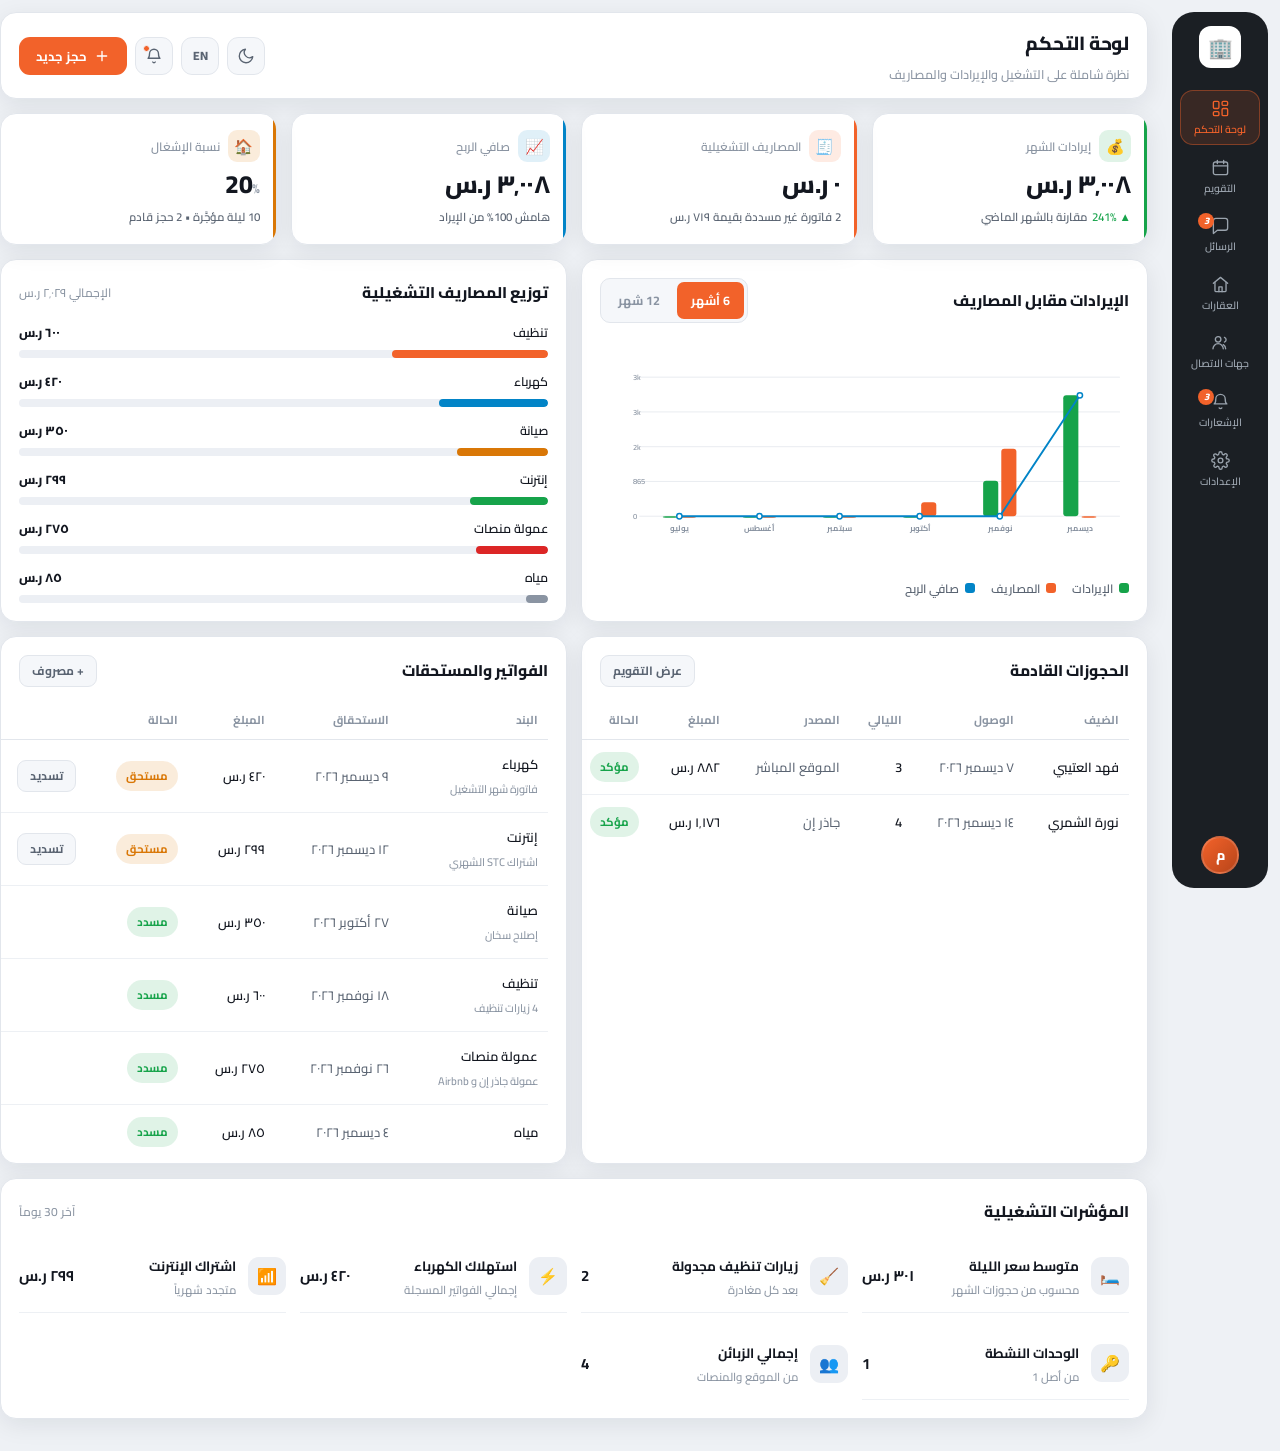
==== admin.html @ 1e4813f0 "إضافة لوحة تحكم عربية لإدارة العقارات (RTL بقائمة يمين) الأقسام السبعة: - لوحة التحكم: مؤشرات الإيرا" ====
<!DOCTYPE html>
<html lang="ar" dir="rtl" data-theme="light">
<head>
    <meta charset="UTF-8">
    <meta name="viewport" content="width=device-width, initial-scale=1.0">
    <meta name="robots" content="noindex, nofollow">
    <meta name="theme-color" content="#f2622a">
    <title>لوحة التحكم | إدارة العقارات</title>

    <link rel="preconnect" href="https://fonts.googleapis.com">
    <link rel="preconnect" href="https://fonts.gstatic.com" crossorigin>
    <link href="https://fonts.googleapis.com/css2?family=Cairo:wght@400;500;600;700;800;900&display=swap" rel="stylesheet">

    <link rel="stylesheet" href="assets/css/admin.css">
</head>
<body>

<div class="app">

    <!-- ================= الشريط الجانبي (يمين في RTL) ================= -->
    <aside class="rail">
        <div class="rail-logo">🏢</div>

        <nav class="rail-nav" id="rail-nav">
            <button class="rail-btn active" data-view="dashboard">
                <svg viewBox="0 0 24 24" fill="none" stroke="currentColor" stroke-linecap="round" stroke-linejoin="round"><rect x="3" y="3" width="7" height="9" rx="1.5"/><rect x="14" y="3" width="7" height="5" rx="1.5"/><rect x="14" y="12" width="7" height="9" rx="1.5"/><rect x="3" y="16" width="7" height="5" rx="1.5"/></svg>
                <span data-i18n="nav.dashboard">لوحة التحكم</span>
            </button>

            <button class="rail-btn" data-view="calendar">
                <svg viewBox="0 0 24 24" fill="none" stroke="currentColor" stroke-linecap="round" stroke-linejoin="round"><rect x="3" y="5" width="18" height="16" rx="2.5"/><path d="M3 10h18M8 3v4M16 3v4"/></svg>
                <span data-i18n="nav.calendar">التقويم</span>
            </button>

            <button class="rail-btn" data-view="messages">
                <svg viewBox="0 0 24 24" fill="none" stroke="currentColor" stroke-linecap="round" stroke-linejoin="round"><path d="M21 15a3 3 0 0 1-3 3H8l-5 4V6a3 3 0 0 1 3-3h12a3 3 0 0 1 3 3z"/></svg>
                <span data-i18n="nav.messages">الرسائل</span>
                <em class="rail-badge" id="badge-msg" hidden></em>
            </button>

            <button class="rail-btn" data-view="properties">
                <svg viewBox="0 0 24 24" fill="none" stroke="currentColor" stroke-linecap="round" stroke-linejoin="round"><path d="M3 10.5 12 3l9 7.5"/><path d="M5 9.5V20a1 1 0 0 0 1 1h12a1 1 0 0 0 1-1V9.5"/><path d="M10 21v-6h4v6"/></svg>
                <span data-i18n="nav.properties">العقارات</span>
            </button>

            <button class="rail-btn" data-view="contacts">
                <svg viewBox="0 0 24 24" fill="none" stroke="currentColor" stroke-linecap="round" stroke-linejoin="round"><circle cx="9" cy="8" r="3.5"/><path d="M2.5 20a6.5 6.5 0 0 1 13 0"/><path d="M17 5.5a3.2 3.2 0 0 1 0 6"/><path d="M18.5 20a6.3 6.3 0 0 0-3-5.3"/></svg>
                <span data-i18n="nav.contacts">جهات الاتصال</span>
            </button>

            <button class="rail-btn" data-view="notifications">
                <svg viewBox="0 0 24 24" fill="none" stroke="currentColor" stroke-linecap="round" stroke-linejoin="round"><path d="M18 9a6 6 0 1 0-12 0c0 5-2 6-2 6h16s-2-1-2-6"/><path d="M13.7 20a2 2 0 0 1-3.4 0"/></svg>
                <span data-i18n="nav.notifications">الإشعارات</span>
                <em class="rail-badge" id="badge-notif" hidden></em>
            </button>

            <button class="rail-btn" data-view="settings">
                <svg viewBox="0 0 24 24" fill="none" stroke="currentColor" stroke-linecap="round" stroke-linejoin="round"><circle cx="12" cy="12" r="3"/><path d="M19.4 15a1.6 1.6 0 0 0 .3 1.8l.1.1a2 2 0 1 1-2.8 2.8l-.1-.1a1.6 1.6 0 0 0-1.8-.3 1.6 1.6 0 0 0-1 1.5V21a2 2 0 1 1-4 0v-.1a1.6 1.6 0 0 0-1-1.5 1.6 1.6 0 0 0-1.8.3l-.1.1a2 2 0 1 1-2.8-2.8l.1-.1a1.6 1.6 0 0 0 .3-1.8 1.6 1.6 0 0 0-1.5-1H3a2 2 0 1 1 0-4h.1a1.6 1.6 0 0 0 1.5-1 1.6 1.6 0 0 0-.3-1.8l-.1-.1a2 2 0 1 1 2.8-2.8l.1.1a1.6 1.6 0 0 0 1.8.3H9a1.6 1.6 0 0 0 1-1.5V3a2 2 0 1 1 4 0v.1a1.6 1.6 0 0 0 1 1.5 1.6 1.6 0 0 0 1.8-.3l.1-.1a2 2 0 1 1 2.8 2.8l-.1.1a1.6 1.6 0 0 0-.3 1.8V9a1.6 1.6 0 0 0 1.5 1H21a2 2 0 1 1 0 4h-.1a1.6 1.6 0 0 0-1.5 1z"/></svg>
                <span data-i18n="nav.settings">الإعدادات</span>
            </button>
        </nav>

        <div class="rail-spacer"></div>
        <div class="rail-user" id="rail-user" title="محمد إبراهيم الربيش">م</div>
    </aside>

    <!-- ================= المحتوى ================= -->
    <main class="main">

        <!-- شريط علوي -->
        <header class="topbar">
            <div class="topbar-title">
                <h1 id="page-title">لوحة التحكم</h1>
                <p id="page-sub">نظرة شاملة على التشغيل والإيرادات والمصاريف</p>
            </div>

            <div class="topbar-actions">
                <button class="icon-btn" id="btn-theme" title="الوضع الداكن / الفاتح">
                    <svg id="icon-theme" viewBox="0 0 24 24" fill="none" stroke="currentColor" stroke-linecap="round" stroke-linejoin="round"><path d="M21 12.8A9 9 0 1 1 11.2 3a7 7 0 0 0 9.8 9.8"/></svg>
                </button>
                <button class="icon-btn" id="btn-lang" title="تغيير اللغة">
                    <span style="font-size:12px;font-weight:800" id="lang-label">EN</span>
                </button>
                <button class="icon-btn" id="btn-bell" title="الإشعارات">
                    <svg viewBox="0 0 24 24" fill="none" stroke="currentColor" stroke-linecap="round" stroke-linejoin="round"><path d="M18 9a6 6 0 1 0-12 0c0 5-2 6-2 6h16s-2-1-2-6"/><path d="M13.7 20a2 2 0 0 1-3.4 0"/></svg>
                    <span class="dot" id="bell-dot" hidden></span>
                </button>
                <button class="btn btn-primary" id="btn-new-booking">
                    <svg viewBox="0 0 24 24" fill="none" stroke="currentColor" stroke-linecap="round" stroke-linejoin="round"><path d="M12 5v14M5 12h14"/></svg>
                    <span data-i18n="action.newBooking">حجز جديد</span>
                </button>
            </div>
        </header>

        <!-- ============ 1) لوحة التحكم ============ -->
        <section class="view active" id="view-dashboard">
            <div class="grid grid-kpi" id="kpi-zone"></div>

            <div class="grid grid-2">
                <div class="card">
                    <div class="card-head">
                        <h2 data-i18n="dash.chartTitle">الإيرادات مقابل المصاريف</h2>
                        <div class="seg" id="chart-range">
                            <button data-months="6" class="active">6 أشهر</button>
                            <button data-months="12">12 شهر</button>
                        </div>
                    </div>
                    <div class="chart-wrap"><svg class="chart" id="chart-cashflow"></svg></div>
                    <div class="chart-legend" style="margin-top:10px">
                        <span><i style="background:var(--ok)"></i> الإيرادات</span>
                        <span><i style="background:var(--brand)"></i> المصاريف</span>
                        <span><i style="background:var(--info)"></i> صافي الربح</span>
                    </div>
                </div>

                <div class="card">
                    <div class="card-head">
                        <h2 data-i18n="dash.expenses">توزيع المصاريف التشغيلية</h2>
                        <span class="sub" id="exp-total-lbl"></span>
                    </div>
                    <div id="exp-breakdown"></div>
                </div>
            </div>

            <div class="grid grid-2">
                <div class="card">
                    <div class="card-head">
                        <h2 data-i18n="dash.upcoming">الحجوزات القادمة</h2>
                        <button class="btn btn-ghost btn-sm" data-goto="calendar">عرض التقويم</button>
                    </div>
                    <div class="table-wrap">
                        <table>
                            <thead><tr><th>الضيف</th><th>الوصول</th><th>الليالي</th><th>المصدر</th><th>المبلغ</th><th>الحالة</th></tr></thead>
                            <tbody id="tbl-upcoming"></tbody>
                        </table>
                    </div>
                </div>

                <div class="card">
                    <div class="card-head">
                        <h2 data-i18n="dash.bills">الفواتير والمستحقات</h2>
                        <button class="btn btn-ghost btn-sm" id="btn-add-expense">+ مصروف</button>
                    </div>
                    <div class="table-wrap">
                        <table>
                            <thead><tr><th>البند</th><th>الاستحقاق</th><th>المبلغ</th><th>الحالة</th><th></th></tr></thead>
                            <tbody id="tbl-bills"></tbody>
                        </table>
                    </div>
                </div>
            </div>

            <div class="card">
                <div class="card-head">
                    <h2 data-i18n="dash.ops">المؤشرات التشغيلية</h2>
                    <span class="sub">آخر 30 يوماً</span>
                </div>
                <div class="grid grid-3" id="ops-zone"></div>
            </div>
        </section>

        <!-- ============ 2) التقويم ============ -->
        <section class="view" id="view-calendar">
            <div class="card">
                <div class="cal-head">
                    <button class="icon-btn" id="cal-prev"><svg viewBox="0 0 24 24" fill="none" stroke="currentColor" stroke-linecap="round" stroke-linejoin="round"><path d="M9 6l6 6-6 6"/></svg></button>
                    <div class="cal-month" id="cal-month"></div>
                    <button class="icon-btn" id="cal-next"><svg viewBox="0 0 24 24" fill="none" stroke="currentColor" stroke-linecap="round" stroke-linejoin="round"><path d="M15 6l-6 6 6 6"/></svg></button>
                    <button class="btn btn-ghost btn-sm" id="cal-today">اليوم</button>
                    <div style="margin-inline-start:auto;display:flex;gap:8px;flex-wrap:wrap">
                        <button class="btn btn-ghost btn-sm" id="btn-ics-export">
                            <svg viewBox="0 0 24 24" fill="none" stroke="currentColor" stroke-linecap="round" stroke-linejoin="round"><path d="M12 3v12M8 11l4 4 4-4M4 21h16"/></svg>
                            تصدير iCal
                        </button>
                        <button class="btn btn-ghost btn-sm" id="btn-ics-import">
                            <svg viewBox="0 0 24 24" fill="none" stroke="currentColor" stroke-linecap="round" stroke-linejoin="round"><path d="M12 15V3M8 7l4-4 4 4M4 21h16"/></svg>
                            استيراد / مزامنة
                        </button>
                        <button class="btn btn-primary btn-sm" id="cal-add">+ حجز</button>
                    </div>
                </div>

                <div class="cal-grid" id="cal-dows"></div>
                <div class="cal-grid" id="cal-grid" style="margin-top:6px"></div>

                <div class="cal-legend">
                    <span><i style="background:var(--brand)"></i> حجز مباشر (من الموقع)</span>
                    <span><i style="background:var(--info)"></i> مزامَن من منصة خارجية</span>
                    <span><i style="background:var(--muted)"></i> محجوب / صيانة</span>
                    <span><i style="background:var(--surface-3);border:1px solid var(--line)"></i> متاح</span>
                </div>
            </div>

            <div class="grid grid-2">
                <div class="card">
                    <div class="card-head"><h2>روابط المزامنة (iCal)</h2><span class="sub">اربط جاذر إن و Airbnb</span></div>
                    <p style="font-size:12.5px;color:var(--text-dim);line-height:1.8;margin-bottom:12px">
                        انسخ رابط التصدير وألصقه في «تقويم المزامنة» بمنصة الحجز، والعكس: ألصق رابط المنصة هنا ليُقرأ تلقائياً عند كل تحديث.
                    </p>
                    <div id="sync-list"></div>
                    <button class="btn btn-ghost btn-sm" id="btn-add-sync" style="margin-top:12px">+ إضافة رابط منصة</button>
                </div>

                <div class="card">
                    <div class="card-head"><h2>حجوزات الشهر</h2><span class="sub" id="cal-month-count"></span></div>
                    <div id="cal-month-list"></div>
                </div>
            </div>
        </section>

        <!-- ============ 3) الرسائل ============ -->
        <section class="view" id="view-messages">
            <div class="card" style="padding:0;overflow:hidden">
                <div class="chat">
                    <div class="chat-list" id="chat-list"></div>
                    <div class="chat-panel" id="chat-panel">
                        <div class="chat-empty">اختر محادثة لعرضها</div>
                    </div>
                </div>
            </div>

            <div class="card">
                <div class="card-head">
                    <h2>قنوات الاستقبال</h2>
                    <span class="sub">الرسائل الواردة من الموقع والمنصات</span>
                </div>
                <div id="channels-zone"></div>
            </div>
        </section>

        <!-- ============ 4) العقارات ============ -->
        <section class="view" id="view-properties">
            <div class="card">
                <div class="card-head">
                    <h2>الوحدات العقارية</h2>
                    <span class="sub" id="prop-count"></span>
                    <button class="btn btn-primary btn-sm" id="btn-add-prop">+ إضافة وحدة</button>
                </div>
                <div class="grid grid-3" id="prop-grid"></div>
            </div>
        </section>

        <!-- ============ 5) جهات الاتصال ============ -->
        <section class="view" id="view-contacts">
            <div class="card">
                <div class="card-head">
                    <h2>جهات الاتصال</h2>
                    <span class="sub" id="contact-count"></span>
                    <input class="input" id="contact-search" placeholder="بحث بالاسم أو الجوال…" style="max-width:220px;height:34px">
                    <button class="btn btn-primary btn-sm" id="btn-add-contact">+ جهة اتصال</button>
                </div>
                <div class="table-wrap">
                    <table>
                        <thead><tr><th>الاسم</th><th>الجوال</th><th>المصدر</th><th>الحجوزات</th><th>إجمالي الإنفاق</th><th>آخر تواصل</th><th></th></tr></thead>
                        <tbody id="tbl-contacts"></tbody>
                    </table>
                </div>
            </div>
        </section>

        <!-- ============ 6) الإشعارات ============ -->
        <section class="view" id="view-notifications">
            <div class="card">
                <div class="card-head">
                    <h2>الإشعارات</h2>
                    <div class="seg" id="notif-filter">
                        <button data-f="all" class="active">الكل</button>
                        <button data-f="booking">حجوزات</button>
                        <button data-f="bill">فواتير</button>
                        <button data-f="message">رسائل</button>
                    </div>
                    <button class="btn btn-ghost btn-sm" id="btn-read-all">تعليم الكل كمقروء</button>
                </div>
                <div id="notif-list"></div>
            </div>
        </section>

        <!-- ============ 7) الإعدادات ============ -->
        <section class="view" id="view-settings">
            <div class="grid grid-2">
                <div class="card">
                    <div class="card-head"><h2>المظهر واللغة</h2></div>

                    <div class="switch">
                        <div class="switch-info"><h4>اللغة</h4><p>لغة واجهة لوحة التحكم</p></div>
                        <div class="seg" id="set-lang">
                            <button data-lang="ar">العربية</button>
                            <button data-lang="en">English</button>
                        </div>
                    </div>

                    <div class="switch">
                        <div class="switch-info"><h4>الوضع الداكن</h4><p>مريح للعين في الإضاءة المنخفضة</p></div>
                        <div class="toggle" id="set-theme"></div>
                    </div>

                    <div class="switch">
                        <div class="switch-info"><h4>العملة</h4><p>عملة عرض المبالغ</p></div>
                        <select class="input" id="set-currency" style="max-width:150px">
                            <option value="SAR">ريال سعودي</option>
                            <option value="USD">دولار أمريكي</option>
                            <option value="AED">درهم إماراتي</option>
                        </select>
                    </div>

                    <div class="switch">
                        <div class="switch-info"><h4>التقويم الهجري</h4><p>عرض التاريخ الهجري بجانب الميلادي</p></div>
                        <div class="toggle" id="set-hijri"></div>
                    </div>
                </div>

                <div class="card">
                    <div class="card-head"><h2>الإشعارات</h2></div>
                    <div class="switch">
                        <div class="switch-info"><h4>إشعار الحجز الجديد</h4><p>عند وصول حجز من الموقع أو المنصات</p></div>
                        <div class="toggle on" data-pref="notifBooking"></div>
                    </div>
                    <div class="switch">
                        <div class="switch-info"><h4>تذكير الفواتير</h4><p>الكهرباء والإنترنت والمياه قبل الاستحقاق</p></div>
                        <div class="toggle on" data-pref="notifBills"></div>
                    </div>
                    <div class="switch">
                        <div class="switch-info"><h4>رسائل الزبائن</h4><p>تنبيه فوري عند وصول رسالة جديدة</p></div>
                        <div class="toggle on" data-pref="notifMessages"></div>
                    </div>
                    <div class="switch">
                        <div class="switch-info"><h4>تذكير تسجيل المغادرة</h4><p>قبل موعد المغادرة بـ 3 ساعات</p></div>
                        <div class="toggle" data-pref="notifCheckout"></div>
                    </div>
                </div>
            </div>

            <div class="grid grid-2">
                <div class="card">
                    <div class="card-head"><h2>الربط والتكامل</h2></div>
                    <div class="switch">
                        <div class="switch-info"><h4>بوت واتساب الهجين</h4><p>رد آلي على الاستفسارات مع تحويل للمالك — قيد التجهيز</p></div>
                        <span class="tag tag-warn">قريباً</span>
                    </div>
                    <div class="switch">
                        <div class="switch-info"><h4>مزامنة iCal</h4><p>جاذر إن • Airbnb • تقويم جوجل</p></div>
                        <button class="btn btn-ghost btn-sm" data-goto="calendar">إدارة</button>
                    </div>
                    <div class="switch">
                        <div class="switch-info"><h4>نموذج الحجز في الموقع</h4><p>استقبال الحجوزات من صفحة الشقة مباشرة</p></div>
                        <span class="tag tag-ok">مفعّل</span>
                    </div>
                </div>

                <div class="card">
                    <div class="card-head"><h2>البيانات</h2></div>
                    <p style="font-size:12.5px;color:var(--text-dim);line-height:1.8;margin-bottom:14px">
                        تُحفظ البيانات محلياً في هذا المتصفح. صدّر نسخة احتياطية بانتظام أو استوردها على جهاز آخر.
                    </p>
                    <div style="display:flex;gap:8px;flex-wrap:wrap">
                        <button class="btn btn-ghost btn-sm" id="btn-export-data">تصدير نسخة (JSON)</button>
                        <button class="btn btn-ghost btn-sm" id="btn-import-data">استيراد نسخة</button>
                        <button class="btn btn-ghost btn-sm" id="btn-reset-data" style="color:var(--danger)">تصفير البيانات</button>
                    </div>
                </div>
            </div>
        </section>

    </main>
</div>

<!-- النوافذ المنبثقة والتنبيهات -->
<div class="modal-back" id="modal-back"><div class="modal" id="modal"></div></div>
<div class="toast-zone" id="toast-zone"></div>
<input type="file" id="file-input" accept=".json,.ics" hidden>

<script src="assets/js/admin.js"></script>
</body>
</html>
---- assets/css/admin.css ----
/* ==========================================================================
   لوحة تحكم إدارة العقارات — RTL
   القائمة الجانبية على اليمين • وضع داكن وفاتح
   ========================================================================== */

/* ---------- 1. المتغيرات والثيمات ---------- */
:root {
    --sidebar-w: 96px;
    --radius: 16px;
    --radius-sm: 10px;
    --radius-xs: 8px;
    --ease: 0.22s cubic-bezier(0.4, 0, 0.2, 1);

    --brand: #f2622a;
    --brand-soft: rgba(242, 98, 42, 0.13);
    --brand-line: rgba(242, 98, 42, 0.4);

    --ok: #16a34a;
    --ok-soft: rgba(22, 163, 74, 0.13);
    --warn: #d97706;
    --warn-soft: rgba(217, 119, 6, 0.14);
    --danger: #dc2626;
    --danger-soft: rgba(220, 38, 38, 0.12);
    --info: #0284c7;
    --info-soft: rgba(2, 132, 199, 0.12);
}

/* الوضع الفاتح (الافتراضي) */
html[data-theme="light"] {
    --bg: #eef1f5;
    --surface: #ffffff;
    --surface-2: #f5f7fa;
    --surface-3: #eceff4;
    --rail: #1b1f24;
    --rail-text: #9aa3ad;
    --rail-text-active: #ffffff;
    --line: #e2e6ec;
    --line-soft: #edf0f4;
    --text: #131720;
    --text-dim: #5a6472;
    --muted: #8a94a2;
    --shadow: 0 6px 24px rgba(15, 23, 42, 0.08);
    --shadow-lg: 0 18px 48px rgba(15, 23, 42, 0.16);
}

/* الوضع الداكن */
html[data-theme="dark"] {
    --bg: #0d1013;
    --surface: #161a1f;
    --surface-2: #1c2128;
    --surface-3: #232a32;
    --rail: #101418;
    --rail-text: #7d8794;
    --rail-text-active: #ffffff;
    --line: #262d36;
    --line-soft: #1e242b;
    --text: #e8ecf1;
    --text-dim: #9aa5b3;
    --muted: #6b7583;
    --shadow: 0 6px 24px rgba(0, 0, 0, 0.4);
    --shadow-lg: 0 18px 48px rgba(0, 0, 0, 0.55);
}

* { margin: 0; padding: 0; box-sizing: border-box; }

body {
    font-family: 'Cairo', -apple-system, BlinkMacSystemFont, sans-serif;
    background: var(--bg);
    color: var(--text);
    min-height: 100vh;
    -webkit-font-smoothing: antialiased;
    transition: background var(--ease), color var(--ease);
}

body.is-ltr { direction: ltr; }

::-webkit-scrollbar { width: 8px; height: 8px; }
::-webkit-scrollbar-track { background: transparent; }
::-webkit-scrollbar-thumb { background: var(--line); border-radius: 4px; }
::-webkit-scrollbar-thumb:hover { background: var(--muted); }

button, input, select, textarea { font-family: inherit; font-size: inherit; color: inherit; }
button { cursor: pointer; background: none; border: none; }
a { color: inherit; text-decoration: none; }

/* ---------- 2. الهيكل العام ---------- */
.app {
    display: flex;
    /* القائمة أولاً في DOM؛ في RTL تظهر يميناً تلقائياً */
    min-height: 100vh;
}

/* ---------- 3. الشريط الجانبي (يمين) ---------- */
.rail {
    width: var(--sidebar-w);
    flex-shrink: 0;
    background: var(--rail);
    border-radius: 22px;
    margin: 12px;
    padding: 14px 8px;
    display: flex;
    flex-direction: column;
    align-items: center;
    gap: 4px;
    position: sticky;
    top: 12px;
    height: calc(100vh - 24px);
}

.rail-logo {
    width: 42px;
    height: 42px;
    border-radius: 12px;
    background: #fff;
    display: grid;
    place-items: center;
    font-size: 20px;
    margin-bottom: 18px;
    flex-shrink: 0;
}

.rail-nav { display: flex; flex-direction: column; gap: 4px; width: 100%; }

.rail-btn {
    width: 100%;
    padding: 9px 4px;
    border-radius: 13px;
    display: flex;
    flex-direction: column;
    align-items: center;
    gap: 5px;
    color: var(--rail-text);
    font-size: 10.5px;
    font-weight: 600;
    line-height: 1.2;
    text-align: center;
    transition: background var(--ease), color var(--ease);
    position: relative;
}

.rail-btn svg { width: 19px; height: 19px; stroke-width: 1.7; }
.rail-btn:hover { color: var(--rail-text-active); background: rgba(255, 255, 255, 0.06); }

.rail-btn.active {
    background: var(--brand-soft);
    color: var(--brand);
    box-shadow: inset 0 0 0 1px var(--brand-line);
}

.rail-badge {
    position: absolute;
    top: 6px;
    inset-inline-end: 18px;
    min-width: 16px;
    height: 16px;
    padding: 0 4px;
    border-radius: 8px;
    background: var(--brand);
    color: #fff;
    font-size: 9.5px;
    font-weight: 800;
    display: grid;
    place-items: center;
    line-height: 1;
}

.rail-spacer { flex: 1; }

.rail-user {
    width: 38px;
    height: 38px;
    border-radius: 50%;
    background: linear-gradient(135deg, var(--brand), #b8451a);
    color: #fff;
    display: grid;
    place-items: center;
    font-weight: 800;
    font-size: 14px;
    margin-top: 10px;
    border: 2px solid rgba(255, 255, 255, 0.15);
}

/* ---------- 4. منطقة المحتوى ---------- */
.main {
    flex: 1;
    min-width: 0;
    padding: 12px 12px 12px 0;
    display: flex;
    flex-direction: column;
    gap: 14px;
}

body.is-ltr .main { padding: 12px 0 12px 12px; }

.topbar {
    background: var(--surface);
    border: 1px solid var(--line);
    border-radius: var(--radius);
    padding: 12px 18px;
    display: flex;
    align-items: center;
    gap: 14px;
    flex-wrap: wrap;
    box-shadow: var(--shadow);
}

.topbar-title { display: flex; flex-direction: column; gap: 2px; margin-inline-end: auto; }
.topbar-title h1 { font-size: 19px; font-weight: 800; letter-spacing: -0.2px; }
.topbar-title p { font-size: 12.5px; color: var(--muted); font-weight: 500; }

.topbar-actions { display: flex; align-items: center; gap: 8px; flex-wrap: wrap; }

.icon-btn {
    width: 38px;
    height: 38px;
    border-radius: 11px;
    border: 1px solid var(--line);
    background: var(--surface-2);
    display: grid;
    place-items: center;
    color: var(--text-dim);
    transition: var(--ease);
    position: relative;
}

.icon-btn:hover { background: var(--surface-3); color: var(--text); }
.icon-btn svg { width: 18px; height: 18px; stroke-width: 1.8; }

.icon-btn .dot {
    position: absolute;
    top: 7px;
    inset-inline-end: 7px;
    width: 7px;
    height: 7px;
    border-radius: 50%;
    background: var(--brand);
    border: 1.5px solid var(--surface-2);
}

.btn {
    height: 38px;
    padding: 0 16px;
    border-radius: 11px;
    font-size: 13px;
    font-weight: 700;
    display: inline-flex;
    align-items: center;
    gap: 7px;
    border: 1px solid transparent;
    transition: var(--ease);
    white-space: nowrap;
}

.btn svg { width: 16px; height: 16px; stroke-width: 2; }
.btn-primary { background: var(--brand); color: #fff; }
.btn-primary:hover { filter: brightness(1.08); transform: translateY(-1px); }
.btn-ghost { background: var(--surface-2); color: var(--text-dim); border-color: var(--line); }
.btn-ghost:hover { background: var(--surface-3); color: var(--text); }
.btn-sm { height: 32px; padding: 0 12px; font-size: 12px; border-radius: 9px; }

/* ---------- 5. اللوحات ---------- */
.view { display: none; flex-direction: column; gap: 14px; padding-bottom: 20px; }
.view.active { display: flex; }

.card {
    background: var(--surface);
    border: 1px solid var(--line);
    border-radius: var(--radius);
    padding: 18px;
    box-shadow: var(--shadow);
}

.card-head {
    display: flex;
    align-items: center;
    gap: 10px;
    margin-bottom: 14px;
    flex-wrap: wrap;
}

.card-head h2 { font-size: 15.5px; font-weight: 800; margin-inline-end: auto; }
.card-head .sub { font-size: 12px; color: var(--muted); font-weight: 500; }

/* شبكات */
.grid { display: grid; gap: 14px; }
.grid-kpi { grid-template-columns: repeat(auto-fit, minmax(190px, 1fr)); }
.grid-2 { grid-template-columns: repeat(auto-fit, minmax(320px, 1fr)); }
.grid-3 { grid-template-columns: repeat(auto-fit, minmax(260px, 1fr)); }

/* ---------- 6. بطاقات المؤشرات ---------- */
.kpi {
    background: var(--surface);
    border: 1px solid var(--line);
    border-radius: var(--radius);
    padding: 16px;
    display: flex;
    flex-direction: column;
    gap: 8px;
    box-shadow: var(--shadow);
    position: relative;
    overflow: hidden;
}

.kpi::before {
    content: '';
    position: absolute;
    inset-block-start: 0;
    inset-inline-start: 0;
    width: 3px;
    height: 100%;
    background: var(--kpi-color, var(--brand));
}

.kpi-top { display: flex; align-items: center; gap: 8px; }
.kpi-icon {
    width: 32px; height: 32px; border-radius: 9px;
    display: grid; place-items: center; font-size: 15px;
    background: var(--kpi-soft, var(--brand-soft));
}
.kpi-label { font-size: 12px; color: var(--muted); font-weight: 600; }
.kpi-value { font-size: 25px; font-weight: 800; letter-spacing: -0.5px; line-height: 1.1; }
.kpi-value small { font-size: 13px; font-weight: 700; color: var(--muted); }
.kpi-foot { font-size: 11.5px; color: var(--text-dim); font-weight: 600; display: flex; align-items: center; gap: 5px; }
.kpi-trend.up { color: var(--ok); }
.kpi-trend.down { color: var(--danger); }

/* ---------- 7. الرسم البياني ---------- */
.chart-wrap { width: 100%; overflow-x: auto; }
.chart { width: 100%; min-width: 480px; height: 230px; display: block; }
.chart-legend { display: flex; gap: 16px; flex-wrap: wrap; font-size: 12px; font-weight: 600; color: var(--text-dim); }
.chart-legend span { display: inline-flex; align-items: center; gap: 6px; }
.chart-legend i { width: 10px; height: 10px; border-radius: 3px; display: inline-block; }

/* شريط النِسَب */
.bar-row { display: flex; flex-direction: column; gap: 6px; margin-bottom: 12px; }
.bar-row:last-child { margin-bottom: 0; }
.bar-top { display: flex; align-items: center; gap: 8px; font-size: 12.5px; font-weight: 600; }
.bar-top .amt { margin-inline-start: auto; font-weight: 800; font-variant-numeric: tabular-nums; }
.bar-track { height: 8px; border-radius: 4px; background: var(--surface-3); overflow: hidden; }
.bar-fill { height: 100%; border-radius: 4px; transition: width 0.5s ease; }

/* ---------- 8. الجداول ---------- */
.table-wrap { overflow-x: auto; margin: 0 -18px -18px; padding: 0 18px 4px; }
table { width: 100%; border-collapse: collapse; min-width: 560px; }

th {
    text-align: start;
    font-size: 11.5px;
    font-weight: 700;
    color: var(--muted);
    padding: 8px 10px;
    border-bottom: 1px solid var(--line);
    white-space: nowrap;
}

td {
    padding: 12px 10px;
    font-size: 13px;
    font-weight: 600;
    border-bottom: 1px solid var(--line-soft);
    vertical-align: middle;
}

tbody tr { transition: background var(--ease); }
tbody tr:hover { background: var(--surface-2); }
tbody tr:last-child td { border-bottom: none; }
td.num { font-variant-numeric: tabular-nums; white-space: nowrap; }
td.dim { color: var(--text-dim); font-weight: 500; }

/* ---------- 9. الشارات ---------- */
.tag {
    display: inline-flex;
    align-items: center;
    gap: 5px;
    padding: 4px 10px;
    border-radius: 20px;
    font-size: 11.5px;
    font-weight: 700;
    white-space: nowrap;
}

.tag-ok { background: var(--ok-soft); color: var(--ok); }
.tag-warn { background: var(--warn-soft); color: var(--warn); }
.tag-danger { background: var(--danger-soft); color: var(--danger); }
.tag-info { background: var(--info-soft); color: var(--info); }
.tag-brand { background: var(--brand-soft); color: var(--brand); }
.tag-mute { background: var(--surface-3); color: var(--muted); }

/* ---------- 10. التقويم ---------- */
.cal-head { display: flex; align-items: center; gap: 10px; margin-bottom: 14px; flex-wrap: wrap; }
.cal-month { font-size: 17px; font-weight: 800; min-width: 150px; text-align: center; }
.cal-grid { display: grid; grid-template-columns: repeat(7, 1fr); gap: 6px; }

.cal-dow {
    text-align: center;
    font-size: 11px;
    font-weight: 700;
    color: var(--muted);
    padding: 6px 0;
}

.cal-day {
    aspect-ratio: 1 / 0.92;
    min-height: 62px;
    border: 1px solid var(--line);
    border-radius: var(--radius-xs);
    padding: 6px;
    display: flex;
    flex-direction: column;
    gap: 3px;
    background: var(--surface);
    transition: var(--ease);
    text-align: start;
    position: relative;
    overflow: hidden;
}

.cal-day:hover { border-color: var(--brand); transform: translateY(-1px); }
.cal-day.empty { border: none; background: none; pointer-events: none; }
.cal-day.past { opacity: 0.45; }
.cal-day.today { box-shadow: inset 0 0 0 2px var(--brand); }
.cal-day .d-num { font-size: 13px; font-weight: 700; }
.cal-day.booked { background: var(--brand-soft); border-color: var(--brand-line); }
.cal-day.blocked { background: var(--surface-3); }

.cal-pill {
    font-size: 9.5px;
    font-weight: 700;
    padding: 2px 5px;
    border-radius: 5px;
    background: var(--brand);
    color: #fff;
    overflow: hidden;
    text-overflow: ellipsis;
    white-space: nowrap;
}

.cal-pill.ext { background: var(--info); }
.cal-pill.block { background: var(--muted); }
.cal-legend { display: flex; gap: 14px; flex-wrap: wrap; font-size: 12px; color: var(--text-dim); font-weight: 600; margin-top: 12px; }
.cal-legend i { width: 12px; height: 12px; border-radius: 4px; display: inline-block; margin-inline-end: 5px; vertical-align: -2px; }

/* ---------- 11. الرسائل ---------- */
.chat { display: grid; grid-template-columns: 290px 1fr; gap: 0; min-height: 540px; }
.chat-list { border-inline-end: 1px solid var(--line); overflow-y: auto; max-height: 620px; }

.chat-item {
    width: 100%;
    padding: 13px 14px;
    display: flex;
    gap: 10px;
    align-items: flex-start;
    border-bottom: 1px solid var(--line-soft);
    text-align: start;
    transition: var(--ease);
}

.chat-item:hover { background: var(--surface-2); }
.chat-item.active { background: var(--brand-soft); }
.chat-item .av {
    width: 36px; height: 36px; border-radius: 50%;
    background: var(--surface-3); display: grid; place-items: center;
    font-weight: 800; font-size: 13px; flex-shrink: 0; color: var(--text-dim);
}
.chat-item .meta { min-width: 0; flex: 1; }
.chat-item .nm { font-size: 13px; font-weight: 700; display: flex; align-items: center; gap: 6px; }
.chat-item .pv { font-size: 11.5px; color: var(--muted); font-weight: 500; white-space: nowrap; overflow: hidden; text-overflow: ellipsis; margin-top: 2px; }
.chat-item .tm { font-size: 10px; color: var(--muted); font-weight: 600; flex-shrink: 0; }
.unread-dot { width: 8px; height: 8px; border-radius: 50%; background: var(--brand); flex-shrink: 0; }

.chat-panel { display: flex; flex-direction: column; min-width: 0; }
.chat-top { padding: 13px 16px; border-bottom: 1px solid var(--line); display: flex; align-items: center; gap: 10px; }
.chat-body { flex: 1; padding: 16px; display: flex; flex-direction: column; gap: 10px; overflow-y: auto; max-height: 440px; }

.msg { max-width: 74%; padding: 10px 13px; border-radius: 14px; font-size: 13px; line-height: 1.65; font-weight: 500; }
.msg .t { display: block; font-size: 10px; margin-top: 5px; opacity: 0.65; font-weight: 600; }
.msg.them { background: var(--surface-2); border: 1px solid var(--line); border-start-start-radius: 4px; align-self: flex-start; }
.msg.me { background: var(--brand); color: #fff; border-start-end-radius: 4px; align-self: flex-end; }

.chat-compose { padding: 12px 16px; border-top: 1px solid var(--line); display: flex; gap: 8px; align-items: center; }
.chat-compose input { flex: 1; }

.chat-empty { display: grid; place-items: center; text-align: center; color: var(--muted); font-size: 13px; padding: 40px; height: 100%; }

/* ---------- 12. الحقول ---------- */
.field { display: flex; flex-direction: column; gap: 6px; }
.field label { font-size: 12px; font-weight: 700; color: var(--text-dim); }

.input, select.input, textarea.input {
    height: 40px;
    padding: 0 12px;
    border-radius: var(--radius-sm);
    border: 1px solid var(--line);
    background: var(--surface-2);
    color: var(--text);
    font-size: 13px;
    font-weight: 600;
    width: 100%;
    transition: var(--ease);
}

textarea.input { height: auto; padding: 10px 12px; resize: vertical; min-height: 82px; line-height: 1.7; }
.input:focus { outline: none; border-color: var(--brand); box-shadow: 0 0 0 3px var(--brand-soft); }
.input::placeholder { color: var(--muted); font-weight: 500; }
select.input { cursor: pointer; }

/* التبديل (Toggle) */
.switch { display: flex; align-items: center; gap: 10px; justify-content: space-between; padding: 12px 0; border-bottom: 1px solid var(--line-soft); }
.switch:last-child { border-bottom: none; }
.switch-info h4 { font-size: 13.5px; font-weight: 700; }
.switch-info p { font-size: 11.5px; color: var(--muted); font-weight: 500; margin-top: 2px; }

.toggle { width: 46px; height: 26px; border-radius: 13px; background: var(--surface-3); border: 1px solid var(--line); position: relative; transition: var(--ease); flex-shrink: 0; }
.toggle::after {
    content: ''; position: absolute; top: 2px; inset-inline-start: 2px;
    width: 20px; height: 20px; border-radius: 50%; background: var(--muted);
    transition: var(--ease);
}
.toggle.on { background: var(--brand); border-color: var(--brand); }
.toggle.on::after { inset-inline-start: calc(100% - 22px); background: #fff; }

/* مجموعة أزرار */
.seg { display: inline-flex; background: var(--surface-2); border: 1px solid var(--line); border-radius: var(--radius-sm); padding: 3px; gap: 3px; }
.seg button { padding: 7px 14px; border-radius: 7px; font-size: 12.5px; font-weight: 700; color: var(--muted); transition: var(--ease); }
.seg button:hover { color: var(--text); }
.seg button.active { background: var(--brand); color: #fff; }

/* ---------- 13. قوائم العناصر ---------- */
.list-item {
    display: flex;
    align-items: center;
    gap: 12px;
    padding: 13px 0;
    border-bottom: 1px solid var(--line-soft);
}

.list-item:last-child { border-bottom: none; }
.list-item .li-icon { width: 38px; height: 38px; border-radius: 11px; display: grid; place-items: center; font-size: 16px; flex-shrink: 0; background: var(--surface-3); }
.list-item .li-body { flex: 1; min-width: 0; }
.list-item .li-body h4 { font-size: 13.5px; font-weight: 700; }
.list-item .li-body p { font-size: 11.5px; color: var(--muted); font-weight: 500; margin-top: 2px; line-height: 1.6; }
.list-item .li-side { text-align: end; flex-shrink: 0; display: flex; flex-direction: column; gap: 4px; align-items: flex-end; }

.notif.unread { position: relative; }
.notif.unread::before {
    content: ''; position: absolute; inset-inline-start: -18px; top: 50%;
    transform: translateY(-50%); width: 3px; height: 60%;
    background: var(--brand); border-radius: 2px;
}

/* ---------- 14. بطاقات العقارات ---------- */
.prop-card {
    background: var(--surface);
    border: 1px solid var(--line);
    border-radius: var(--radius);
    overflow: hidden;
    box-shadow: var(--shadow);
    transition: var(--ease);
    display: flex;
    flex-direction: column;
}

.prop-card:hover { transform: translateY(-2px); box-shadow: var(--shadow-lg); }
.prop-media { height: 150px; background: var(--surface-3); position: relative; overflow: hidden; }
.prop-media img { width: 100%; height: 100%; object-fit: cover; display: block; }
.prop-media .prop-status { position: absolute; top: 10px; inset-inline-start: 10px; }
.prop-body { padding: 14px; display: flex; flex-direction: column; gap: 10px; flex: 1; }
.prop-body h3 { font-size: 14.5px; font-weight: 800; }
.prop-body .loc { font-size: 12px; color: var(--muted); font-weight: 600; }
.prop-specs { display: flex; gap: 12px; flex-wrap: wrap; font-size: 11.5px; color: var(--text-dim); font-weight: 600; }
.prop-foot { display: flex; align-items: center; gap: 8px; padding-top: 10px; border-top: 1px solid var(--line-soft); margin-top: auto; }
.prop-price { font-size: 16px; font-weight: 800; }
.prop-price small { font-size: 11px; color: var(--muted); font-weight: 600; }

/* ---------- 15. النافذة المنبثقة ---------- */
.modal-back {
    position: fixed;
    inset: 0;
    background: rgba(8, 11, 15, 0.6);
    backdrop-filter: blur(4px);
    display: none;
    align-items: center;
    justify-content: center;
    padding: 20px;
    z-index: 90;
}

.modal-back.open { display: flex; }

.modal {
    background: var(--surface);
    border: 1px solid var(--line);
    border-radius: 20px;
    width: 100%;
    max-width: 520px;
    max-height: 88vh;
    overflow-y: auto;
    box-shadow: var(--shadow-lg);
    animation: pop 0.22s ease;
}

@keyframes pop { from { opacity: 0; transform: translateY(14px) scale(0.98); } }

.modal-head { padding: 18px; border-bottom: 1px solid var(--line); display: flex; align-items: center; gap: 10px; }
.modal-head h3 { font-size: 16px; font-weight: 800; margin-inline-end: auto; }
.modal-body { padding: 18px; display: flex; flex-direction: column; gap: 14px; }
.modal-foot { padding: 14px 18px; border-top: 1px solid var(--line); display: flex; gap: 8px; justify-content: flex-end; }
.form-row { display: grid; grid-template-columns: 1fr 1fr; gap: 12px; }

/* ---------- 16. التنبيه العائم ---------- */
.toast-zone { position: fixed; bottom: 20px; inset-inline-start: 20px; display: flex; flex-direction: column; gap: 8px; z-index: 120; }

.toast {
    background: var(--surface);
    border: 1px solid var(--line);
    border-inline-start: 3px solid var(--ok);
    border-radius: var(--radius-sm);
    padding: 12px 16px;
    font-size: 13px;
    font-weight: 700;
    box-shadow: var(--shadow-lg);
    animation: slideIn 0.25s ease;
    max-width: 340px;
}

.toast.err { border-inline-start-color: var(--danger); }
@keyframes slideIn { from { opacity: 0; transform: translateY(12px); } }

/* ---------- 17. الحالة الفارغة ---------- */
.empty { text-align: center; padding: 46px 20px; color: var(--muted); }
.empty .ic { font-size: 34px; margin-bottom: 10px; opacity: 0.5; }
.empty h4 { font-size: 14px; font-weight: 700; color: var(--text-dim); margin-bottom: 5px; }
.empty p { font-size: 12.5px; font-weight: 500; }

/* ---------- 18. الاستجابة للجوال ---------- */
@media (max-width: 900px) {
    .chat { grid-template-columns: 1fr; }
    .chat-list { border-inline-end: none; border-bottom: 1px solid var(--line); max-height: 250px; }
}

@media (max-width: 720px) {
    :root { --sidebar-w: 100%; }

    .app { flex-direction: column-reverse; }

    .rail {
        width: auto;
        height: auto;
        position: fixed;
        top: auto;              /* تصفير top الموروث من sticky */
        bottom: 0;
        inset-inline: 0;
        margin: 0;
        border-radius: 18px 18px 0 0;
        flex-direction: row;
        padding: 8px 6px;
        z-index: 80;
        overflow-x: auto;
        gap: 2px;
        box-shadow: 0 -6px 24px rgba(0, 0, 0, 0.25);
    }

    .rail-logo, .rail-spacer, .rail-user { display: none; }
    .rail-nav { flex-direction: row; gap: 2px; width: 100%; }
    .rail-btn { flex: 1; min-width: 0; padding: 7px 2px; font-size: 9px; }
    .rail-btn span { display: block; overflow: hidden; text-overflow: ellipsis; white-space: nowrap; }
    .rail-btn svg { width: 17px; height: 17px; }
    .rail-badge { inset-inline-end: 8px; top: 2px; }

    .main { padding: 10px 10px 92px; }
    body.is-ltr .main { padding: 10px 10px 92px; }
    .topbar { padding: 12px 14px; }
    .topbar-title h1 { font-size: 16.5px; }
    .card { padding: 14px; }
    .table-wrap { margin: 0 -14px -14px; padding: 0 14px 4px; }
    .form-row { grid-template-columns: 1fr; }
    .cal-day { min-height: 52px; padding: 4px; }
    .toast-zone { inset-inline: 12px; bottom: 92px; }
}

/* ---------- 19. الطباعة ---------- */
@media print {
    .rail, .topbar-actions, .btn { display: none !important; }
    .card { box-shadow: none; border-color: #ddd; break-inside: avoid; }
}
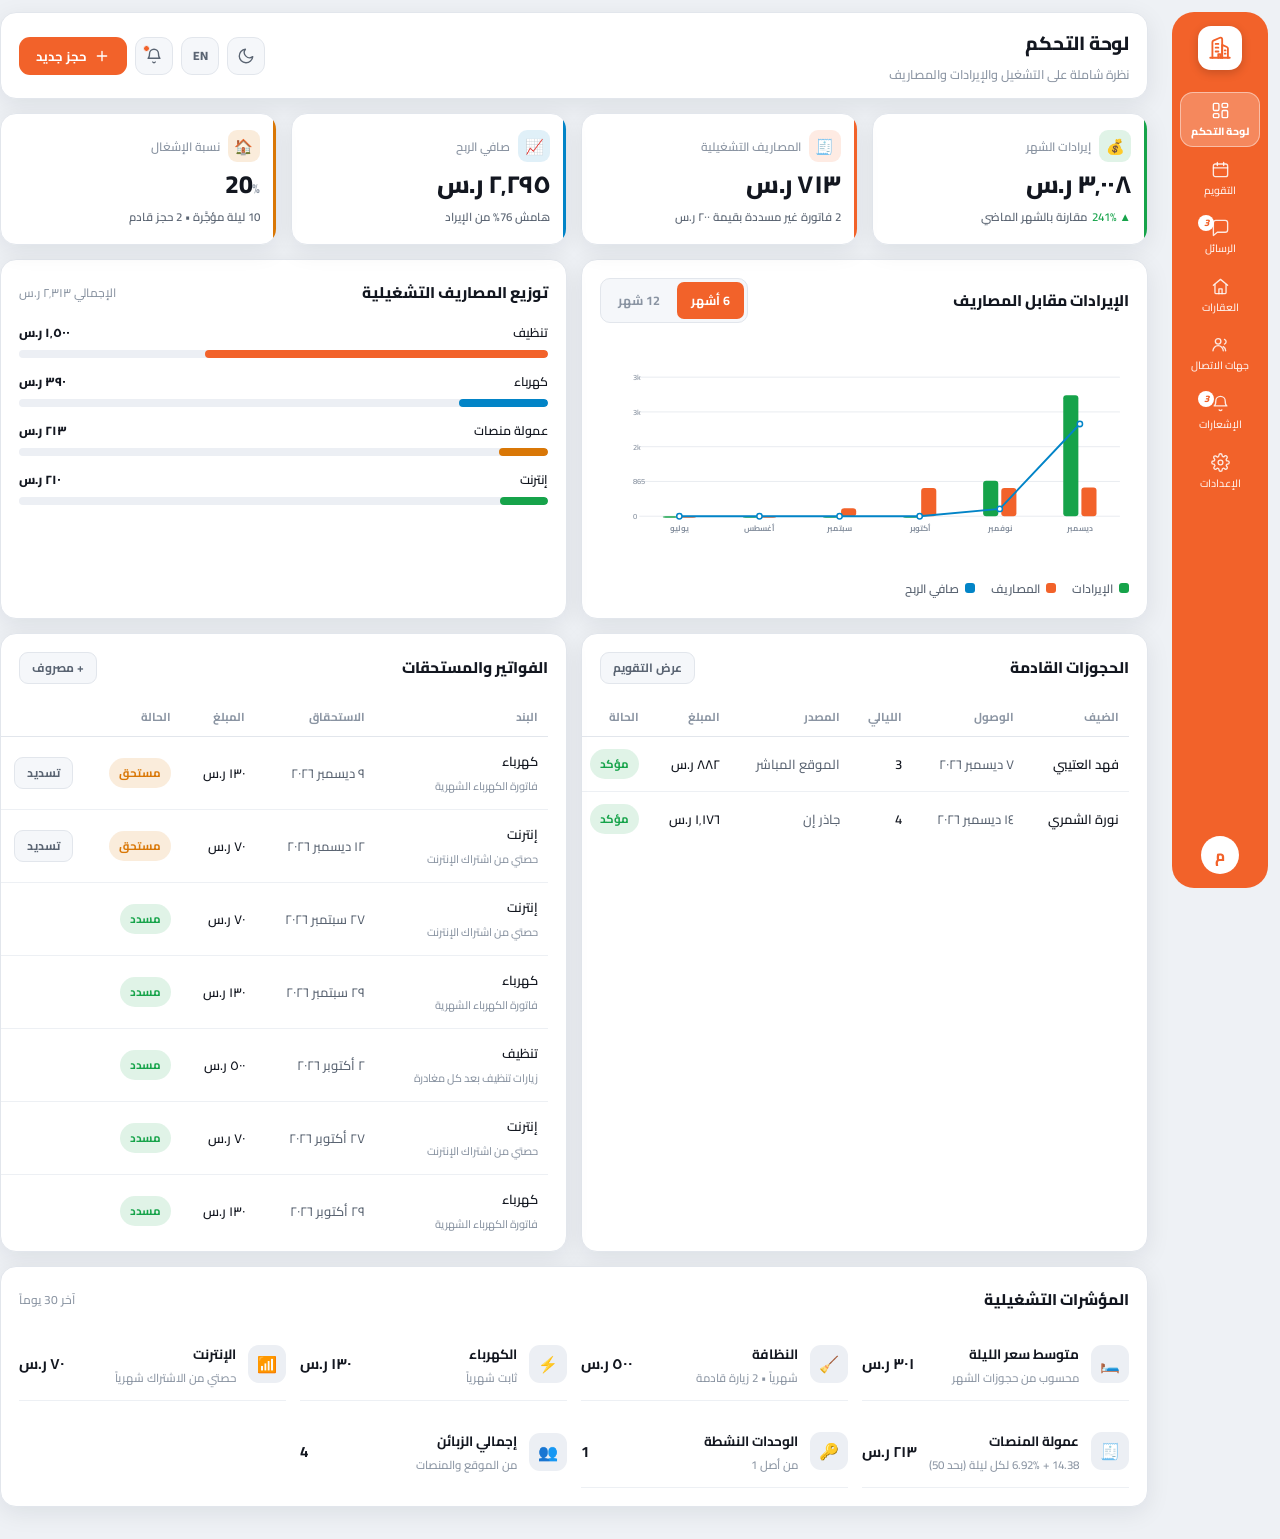
==== commit f1612bc5: "تلوين القائمة الجانبية بالبرتقالي وتصحيح بنود المصاريف - خلفية القائمة برتقالية والنصوص بيضاء في الو" ====
--- a/admin.html
+++ b/admin.html
@@ -19,7 +19,17 @@
 
     <!-- ================= الشريط الجانبي (يمين في RTL) ================= -->
     <aside class="rail">
-        <div class="rail-logo">🏢</div>
+        <div class="rail-logo" title="شقة السليمانية">
+            <!-- أيقونة عمارة سكنية -->
+            <svg viewBox="0 0 24 24" fill="none" stroke="currentColor" stroke-width="1.7" stroke-linecap="round" stroke-linejoin="round" aria-label="شقة">
+                <path d="M3 21h18"/>
+                <path d="M5 21V6.5a1.5 1.5 0 0 1 .9-1.37l6-2.6a1.5 1.5 0 0 1 2.1 1.38V21"/>
+                <path d="M14 21V9.2l4.4 1.9a1.5 1.5 0 0 1 .9 1.38V21"/>
+                <path d="M8 8.2h2.5M8 11.7h2.5M8 15.2h2.5"/>
+                <path d="M16.4 14.2h.7M16.4 17.2h.7"/>
+                <path d="M10.4 21v-3.4h1.9V21"/>
+            </svg>
+        </div>
 
         <nav class="rail-nav" id="rail-nav">
             <button class="rail-btn active" data-view="dashboard">
--- a/assets/css/admin.css
+++ b/assets/css/admin.css
@@ -31,8 +31,8 @@
     --surface: #ffffff;
     --surface-2: #f5f7fa;
     --surface-3: #eceff4;
-    --rail: #1b1f24;
-    --rail-text: #9aa3ad;
+    --rail: #f2622a;
+    --rail-text: rgba(255, 255, 255, 0.86);
     --rail-text-active: #ffffff;
     --line: #e2e6ec;
     --line-soft: #edf0f4;
@@ -49,8 +49,8 @@
     --surface: #161a1f;
     --surface-2: #1c2128;
     --surface-3: #232a32;
-    --rail: #101418;
-    --rail-text: #7d8794;
+    --rail: #d8521c;
+    --rail-text: rgba(255, 255, 255, 0.84);
     --rail-text-active: #ffffff;
     --line: #262d36;
     --line-soft: #1e242b;
@@ -108,16 +108,18 @@
 }
 
 .rail-logo {
-    width: 42px;
-    height: 42px;
-    border-radius: 12px;
-    background: #fff;
+    width: 44px;
+    height: 44px;
+    border-radius: 13px;
+    background: #ffffff;
     display: grid;
     place-items: center;
-    font-size: 20px;
     margin-bottom: 18px;
     flex-shrink: 0;
-}
+    box-shadow: 0 3px 10px rgba(0, 0, 0, 0.18);
+}
+
+.rail-logo svg { width: 26px; height: 26px; color: var(--brand); }
 
 .rail-nav { display: flex; flex-direction: column; gap: 4px; width: 100%; }
 
@@ -139,12 +141,13 @@
 }
 
 .rail-btn svg { width: 19px; height: 19px; stroke-width: 1.7; }
-.rail-btn:hover { color: var(--rail-text-active); background: rgba(255, 255, 255, 0.06); }
+.rail-btn:hover { color: var(--rail-text-active); background: rgba(255, 255, 255, 0.16); }
 
 .rail-btn.active {
-    background: var(--brand-soft);
-    color: var(--brand);
-    box-shadow: inset 0 0 0 1px var(--brand-line);
+    background: rgba(255, 255, 255, 0.24);
+    color: #ffffff;
+    font-weight: 800;
+    box-shadow: inset 0 0 0 1px rgba(255, 255, 255, 0.45);
 }
 
 .rail-badge {
@@ -155,8 +158,8 @@
     height: 16px;
     padding: 0 4px;
     border-radius: 8px;
-    background: var(--brand);
-    color: #fff;
+    background: #ffffff;
+    color: var(--brand);
     font-size: 9.5px;
     font-weight: 800;
     display: grid;
@@ -170,14 +173,14 @@
     width: 38px;
     height: 38px;
     border-radius: 50%;
-    background: linear-gradient(135deg, var(--brand), #b8451a);
-    color: #fff;
+    background: #ffffff;
+    color: var(--brand);
     display: grid;
     place-items: center;
     font-weight: 800;
-    font-size: 14px;
+    font-size: 15px;
     margin-top: 10px;
-    border: 2px solid rgba(255, 255, 255, 0.15);
+    border: 2px solid rgba(255, 255, 255, 0.55);
 }
 
 /* ---------- 4. منطقة المحتوى ---------- */
@@ -657,7 +660,7 @@
         z-index: 80;
         overflow-x: auto;
         gap: 2px;
-        box-shadow: 0 -6px 24px rgba(0, 0, 0, 0.25);
+        box-shadow: 0 -6px 22px rgba(242, 98, 42, 0.35);
     }
 
     .rail-logo, .rail-spacer, .rail-user { display: none; }
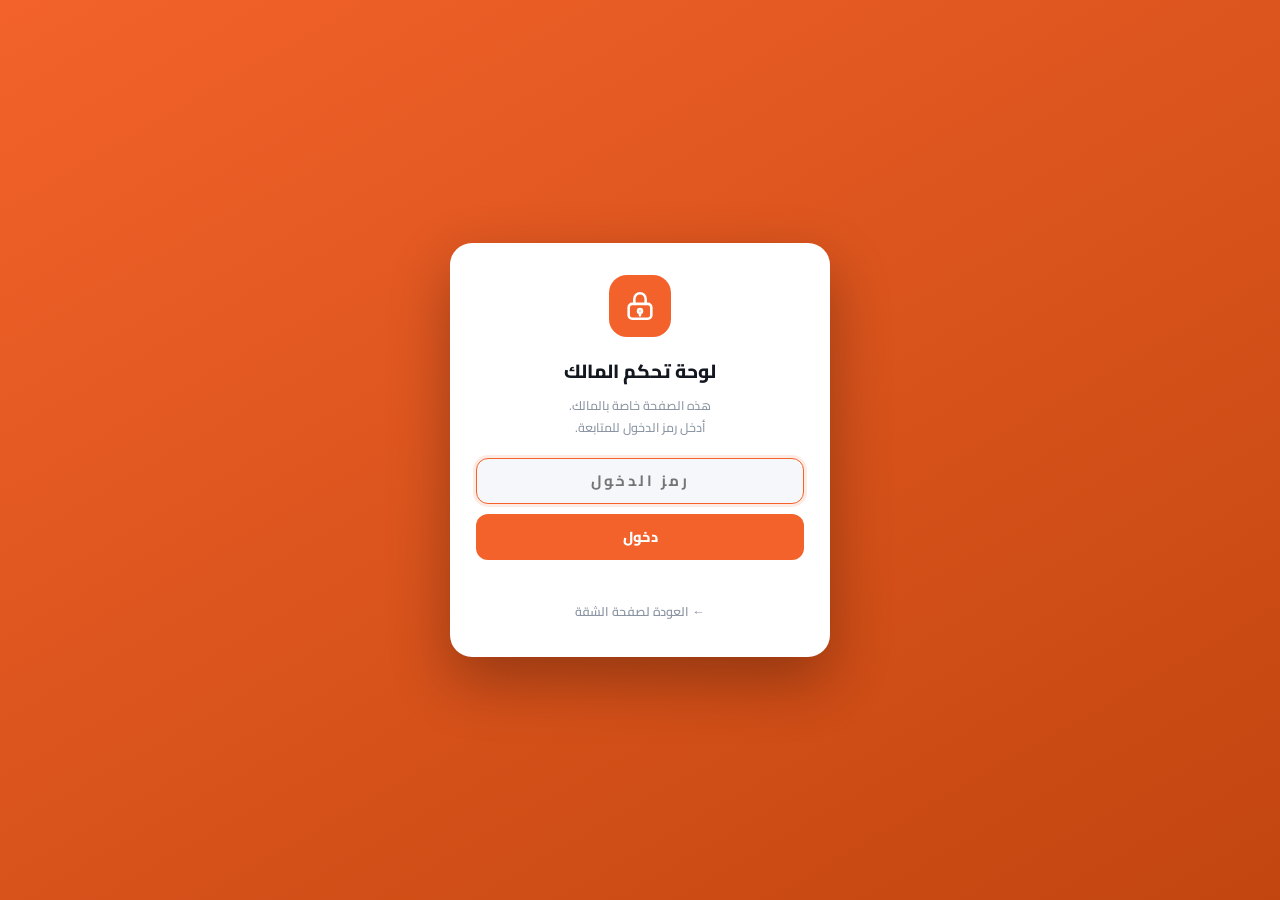
==== commit 76e092bd: "ألوان الموقع بلوحة التحكم، قفل للوحة، ومحادثة مباشرة مع الزائر الألوان: - توحيد لوحة ألوان صفحة الشق" ====
--- a/admin.html
+++ b/admin.html
@@ -7,6 +7,12 @@
     <meta name="theme-color" content="#f2622a">
     <title>لوحة التحكم | إدارة العقارات</title>
 
+    <!-- شعار التبويب -->
+    <link rel="icon" type="image/svg+xml" href="assets/favicon.svg">
+    <link rel="icon" type="image/png" sizes="32x32" href="assets/favicon.png">
+    <link rel="apple-touch-icon" href="assets/apple-touch-icon.png">
+    <link rel="mask-icon" href="assets/favicon.svg" color="#f2622a">
+
     <link rel="preconnect" href="https://fonts.googleapis.com">
     <link rel="preconnect" href="https://fonts.gstatic.com" crossorigin>
     <link href="https://fonts.googleapis.com/css2?family=Cairo:wght@400;500;600;700;800;900&display=swap" rel="stylesheet">
@@ -15,7 +21,32 @@
 </head>
 <body>
 
-<div class="app">
+<!-- ================= شاشة القفل ================= -->
+<div class="lock" id="lock">
+    <div class="lock-card">
+        <div class="lock-mark">
+            <svg viewBox="0 0 24 24" fill="none" stroke="currentColor" stroke-width="1.8" stroke-linecap="round" stroke-linejoin="round">
+                <rect x="4" y="10.5" width="16" height="10.5" rx="2.5"/>
+                <path d="M8 10.5V7a4 4 0 0 1 8 0v3.5"/>
+                <circle cx="12" cy="15.6" r="1.4"/>
+                <path d="M12 17v1.6"/>
+            </svg>
+        </div>
+
+        <h1>لوحة تحكم المالك</h1>
+        <p>هذه الصفحة خاصة بالمالك.<br>أدخل رمز الدخول للمتابعة.</p>
+
+        <form class="lock-form" id="lock-form" autocomplete="off">
+            <input type="password" id="lock-pass" placeholder="رمز الدخول" inputmode="numeric" autocomplete="current-password">
+            <button type="submit">دخول</button>
+        </form>
+
+        <div class="lock-err" id="lock-err"></div>
+        <a href="index.html" class="lock-back">← العودة لصفحة الشقة</a>
+    </div>
+</div>
+
+<div class="app" id="app" hidden>
 
     <!-- ================= الشريط الجانبي (يمين في RTL) ================= -->
     <aside class="rail">
--- a/assets/css/admin.css
+++ b/assets/css/admin.css
@@ -84,6 +84,9 @@
 a { color: inherit; text-decoration: none; }
 
 /* ---------- 2. الهيكل العام ---------- */
+/* لا بد أن يسبق .app حتى لا يتجاوز display:flex خاصية hidden */
+.app[hidden] { display: none; }
+
 .app {
     display: flex;
     /* القائمة أولاً في DOM؛ في RTL تظهر يميناً تلقائياً */
@@ -686,3 +689,96 @@
     .rail, .topbar-actions, .btn { display: none !important; }
     .card { box-shadow: none; border-color: #ddd; break-inside: avoid; }
 }
+
+/* ==========================================================================
+   شاشة قفل لوحة التحكم
+   ========================================================================== */
+.lock {
+    position: fixed;
+    inset: 0;
+    z-index: 200;
+    display: grid;
+    place-items: center;
+    padding: 20px;
+    background: linear-gradient(150deg, #f2622a, #c2450f);
+}
+
+.lock-card {
+    width: 100%;
+    max-width: 380px;
+    background: var(--surface, #fff);
+    border-radius: 22px;
+    padding: 32px 26px;
+    text-align: center;
+    box-shadow: 0 24px 60px rgba(0, 0, 0, 0.3);
+    animation: lockIn 0.3s ease;
+}
+
+@keyframes lockIn { from { opacity: 0; transform: translateY(16px); } }
+
+.lock-mark {
+    width: 62px;
+    height: 62px;
+    border-radius: 18px;
+    background: var(--brand);
+    display: grid;
+    place-items: center;
+    margin: 0 auto 16px;
+}
+
+.lock-mark svg { width: 34px; height: 34px; color: #fff; }
+
+.lock-card h1 { font-size: 19px; font-weight: 800; color: var(--text, #131720); }
+.lock-card p { font-size: 12.5px; color: var(--muted, #8a94a2); margin-top: 6px; font-weight: 500; line-height: 1.7; }
+
+.lock-form { margin-top: 20px; display: flex; flex-direction: column; gap: 10px; }
+
+.lock-form input {
+    height: 46px;
+    border-radius: 12px;
+    border: 1px solid var(--line, #e2e6ec);
+    background: var(--surface-2, #f5f7fa);
+    padding: 0 14px;
+    font-size: 15px;
+    font-weight: 700;
+    text-align: center;
+    letter-spacing: 3px;
+    color: var(--text, #131720);
+    transition: var(--ease);
+}
+
+.lock-form input:focus {
+    outline: none;
+    border-color: var(--brand);
+    box-shadow: 0 0 0 3px var(--brand-soft);
+}
+
+.lock-form button {
+    height: 46px;
+    border-radius: 12px;
+    background: var(--brand);
+    color: #fff;
+    font-size: 14.5px;
+    font-weight: 800;
+    transition: var(--ease);
+}
+
+.lock-form button:hover { filter: brightness(1.08); }
+
+.lock-err {
+    color: var(--danger);
+    font-size: 12.5px;
+    font-weight: 700;
+    min-height: 18px;
+    margin-top: 4px;
+}
+
+.lock-back {
+    display: inline-block;
+    margin-top: 18px;
+    font-size: 12.5px;
+    color: var(--muted, #8a94a2);
+    font-weight: 600;
+}
+
+.lock-back:hover { color: var(--brand); }
